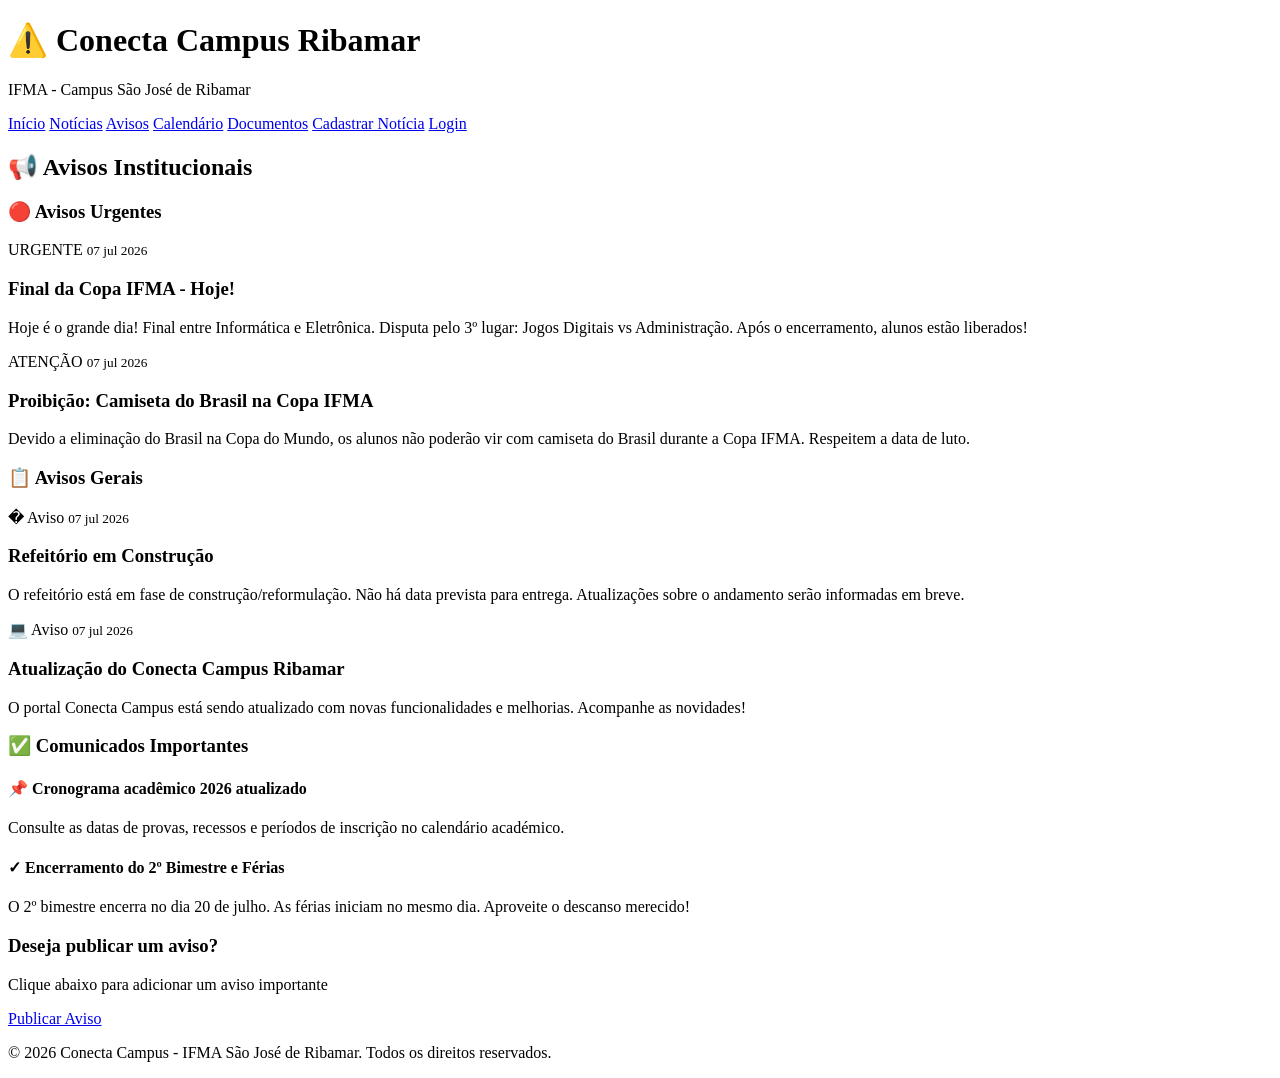
==== avisos.html @ 5cb6ab89 "Add files via upload" ====
<!DOCTYPE html>
<html lang="pt-br">
<head>
  <meta charset="UTF-8">
  <meta name="viewport" content="width=device-width, initial-scale=1.0">
  <meta name="description" content="Avisos institucionais do Conecta Campus">
  <title>Avisos - Conecta Campus Ribamar</title>
  <link rel="stylesheet" href="../css/global.css">
</head>
<body>
  <header>
    <div class="container">
      <h1>⚠️ Conecta Campus Ribamar</h1>
      <p>IFMA - Campus São José de Ribamar</p>
      <nav>
        <a href="homepage.html">Início</a>
        <a href="noticias.html">Notícias</a>
        <a href="avisos.html" class="active">Avisos</a>
        <a href="calendario.html">Calendário</a>
        <a href="documentos.html">Documentos</a>
        <a href="cadastro.html">Cadastrar Notícia</a>
        <a href="index.html" class="ml-auto">Login</a>
      </nav>
    </div>
  </header>

  <main>
    <div class="container">
      <section class="mb-5">
        <h2 class="mb-4">📢 Avisos Institucionais</h2>
        
        <!-- Avisos por categoria -->
        <div class="mb-5">
          <h3 class="text-primary mb-3">🔴 Avisos Urgentes</h3>
          <div class="grid grid-2">
            <div class="card border-left-error">
              <div class="card-header">
                <span class="badge badge-error">URGENTE</span>
                <small class="text-muted">07 jul 2026</small>
              </div>
              <h3 class="text-error">Final da Copa IFMA - Hoje!</h3>
              <p>Hoje é o grande dia! Final entre Informática e Eletrônica. Disputa pelo 3º lugar: Jogos Digitais vs Administração. Após o encerramento, alunos estão liberados!</p>
            </div>

            <div class="card border-left-warning">
              <div class="card-header">
                <span class="badge badge-warning">ATENÇÃO</span>
                <small class="text-muted">07 jul 2026</small>
              </div>
              <h3>Proibição: Camiseta do Brasil na Copa IFMA</h3>
              <p>Devido a eliminação do Brasil na Copa do Mundo, os alunos não poderão vir com camiseta do Brasil durante a Copa IFMA. Respeitem a data de luto.</p>
            </div>
          </div>
        </div>

        <!-- Avisos gerais -->
        <div class="mb-5">
          <h3 class="text-primary mb-3">📋 Avisos Gerais</h3>
          <div class="grid grid-2">
            <div class="card highlight">
              <div class="card-header">
                <span class="badge">�️ Aviso</span>
                <small class="text-muted">07 jul 2026</small>
              </div>
              <h3>Refeitório em Construção</h3>
              <p>O refeitório está em fase de construção/reformulação. Não há data prevista para entrega. Atualizações sobre o andamento serão informadas em breve.</p>
            </div>

            <div class="card highlight">
              <div class="card-header">
                <span class="badge">💻 Aviso</span>
                <small class="text-muted">07 jul 2026</small>
              </div>
              <h3>Atualização do Conecta Campus Ribamar</h3>
              <p>O portal Conecta Campus está sendo atualizado com novas funcionalidades e melhorias. Acompanhe as novidades!</p>
            </div>

          </div>
        </div>

        <!-- Avisos importantes -->
        <div class="mb-5">
          <h3 class="text-primary mb-3">✅ Comunicados Importantes</h3>
          <div class="card bg-soft-alt">
            <div class="grid gap-3">
              <div class="section-divider-bottom">
                <h4 class="text-primary mb-1">📌 Cronograma acadêmico 2026 atualizado</h4>
                <p class="text-muted">Consulte as datas de provas, recessos e períodos de inscrição no calendário académico.</p>
              </div>

              <div>
                <h4 class="text-success mb-1">✓ Encerramento do 2º Bimestre e Férias</h4>
                <p class="text-muted">O 2º bimestre encerra no dia 20 de julho. As férias iniciam no mesmo dia. Aproveite o descanso merecido!</p>
              </div>
            </div>
          </div>
        </div>
      </section>

      <!-- CTA -->
      <div class="card text-center bg-soft p-5">
        <h3>Deseja publicar um aviso?</h3>
        <p class="text-muted mb-3">Clique abaixo para adicionar um aviso importante</p>
        <a href="cadastro.html" class="btn btn-secondary">Publicar Aviso</a>
      </div>
    </div>
  </main>

  <footer>
    <div class="container">
      <p class="text-center text-muted">© 2026 Conecta Campus - IFMA São José de Ribamar. Todos os direitos reservados.</p>
    </div>
  </footer>

  <script src="../js/main.js"></script>
</body>
</html>
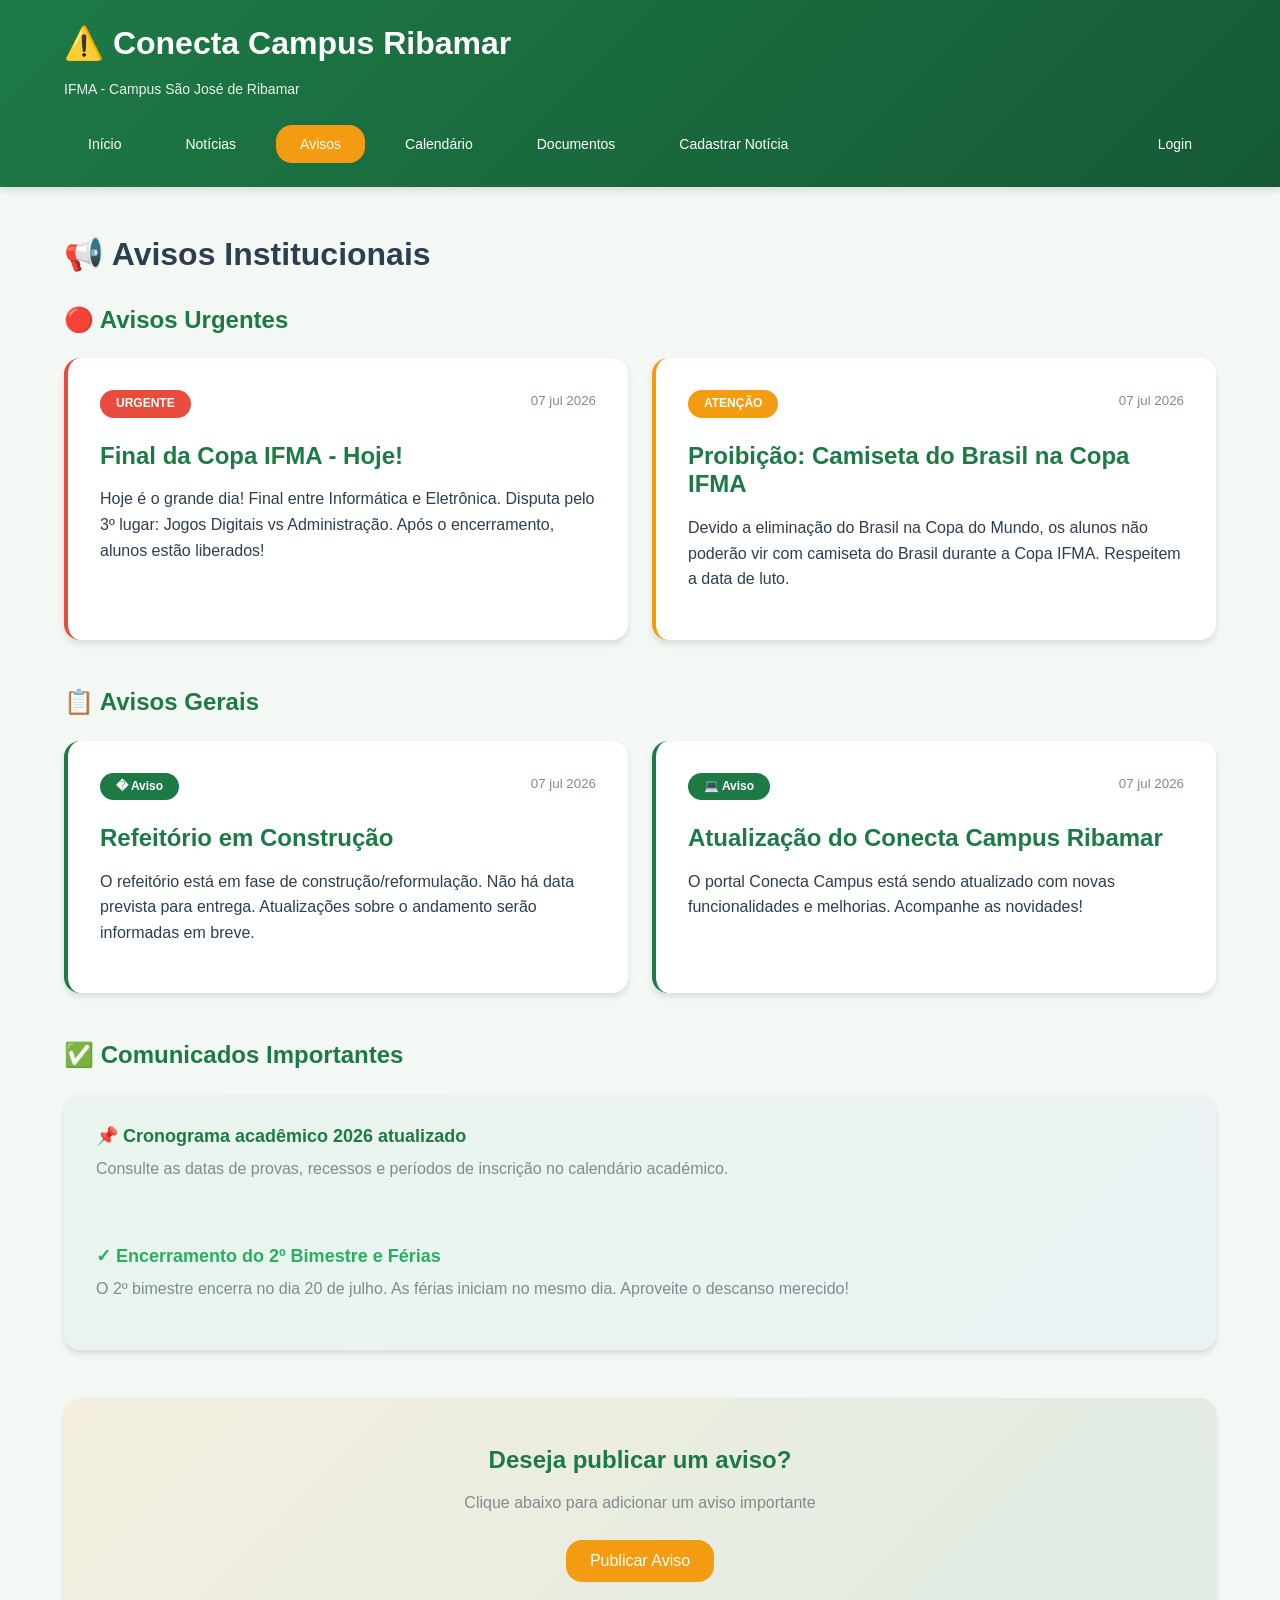
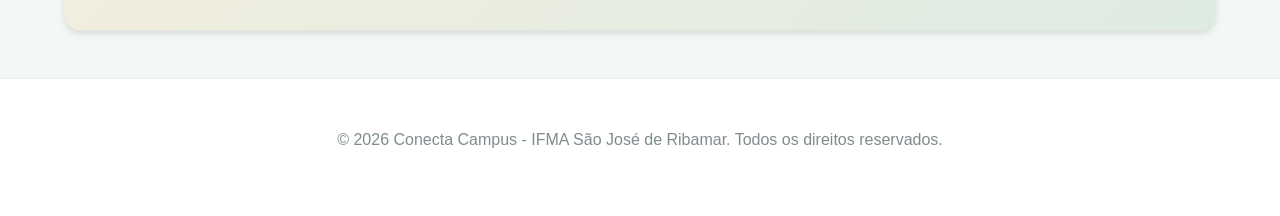
==== commit c28045b0: "Refactor avisos.html structure and stylesheet path Updated HTML structure and fixed stylesheet link." ====
--- a/avisos.html
+++ b/avisos.html
@@ -5,7 +5,7 @@
   <meta name="viewport" content="width=device-width, initial-scale=1.0">
   <meta name="description" content="Avisos institucionais do Conecta Campus">
   <title>Avisos - Conecta Campus Ribamar</title>
-  <link rel="stylesheet" href="../css/global.css">
+  <link rel="stylesheet" href="global.css">
 </head>
 <body>
   <header>
@@ -114,4 +114,4 @@
 
   <script src="../js/main.js"></script>
 </body>
-</html>+</html>
--- a/global.css
+++ b/global.css
@@ -0,0 +1,451 @@
+/* ========================================
+   CONECTA CAMPUS - DESIGN GLOBAL
+   ======================================== */
+
+:root {
+  --color-primary: #1d7a45;
+  --color-primary-light: #2d9955;
+  --color-primary-dark: #155a35;
+  --color-secondary: #f39c12;
+  --color-secondary-dark: #d68910;
+  --color-bg: #f4f8f5;
+  --color-bg-alt: #ffffff;
+  --color-text: #2c3e50;
+  --color-text-light: #7f8c8d;
+  --color-border: #ecf0f1;
+  --color-success: #27ae60;
+  --color-warning: #f39c12;
+  --color-error: #e74c3c;
+  --color-info: #3498db;
+
+  --font-family: 'Segoe UI', Tahoma, Geneva, Verdana, sans-serif;
+  --font-mono: 'Courier New', monospace;
+
+  --font-size-xs: 0.75rem;
+  --font-size-sm: 0.875rem;
+  --font-size-base: 1rem;
+  --font-size-lg: 1.125rem;
+  --font-size-xl: 1.5rem;
+  --font-size-2xl: 2rem;
+  --font-size-3xl: 2.5rem;
+
+  --font-weight-medium: 500;
+  --font-weight-semibold: 600;
+  --font-weight-bold: 700;
+
+  --spacing-xs: 0.25rem;
+  --spacing-sm: 0.5rem;
+  --spacing-md: 1rem;
+  --spacing-lg: 1.5rem;
+  --spacing-xl: 2rem;
+  --spacing-2xl: 3rem;
+
+  --shadow-md: 0 4px 6px rgba(0, 0, 0, 0.1);
+  --shadow-lg: 0 10px 25px rgba(0, 0, 0, 0.1);
+  --shadow-xl: 0 20px 40px rgba(0, 0, 0, 0.12);
+  --shadow-hover: 0 15px 35px rgba(29, 122, 69, 0.15);
+
+  --radius-md: 0.5rem;
+  --radius-lg: 0.75rem;
+  --radius-xl: 1rem;
+  --radius-2xl: 1.5rem;
+  --radius-full: 9999px;
+
+  --transition-base: 250ms ease-in-out;
+  --z-sticky: 1020;
+}
+
+*, *::before, *::after {
+  box-sizing: border-box;
+  margin: 0;
+  padding: 0;
+}
+
+html {
+  font-size: 16px;
+  scroll-behavior: smooth;
+}
+
+body {
+  font-family: var(--font-family);
+  font-size: var(--font-size-base);
+  line-height: 1.6;
+  color: var(--color-text);
+  background-color: var(--color-bg);
+  min-height: 100vh;
+  display: flex;
+  flex-direction: column;
+}
+
+h1, h2, h3, h4, h5, h6 {
+  margin-bottom: var(--spacing-md);
+  font-weight: var(--font-weight-bold);
+  line-height: 1.2;
+  color: var(--color-text);
+}
+
+h1 { font-size: var(--font-size-3xl); }
+h2 { font-size: var(--font-size-2xl); }
+h3 { font-size: var(--font-size-xl); }
+h4 { font-size: var(--font-size-lg); }
+p { margin-bottom: var(--spacing-md); }
+a {
+  color: var(--color-primary);
+  text-decoration: none;
+  transition: color var(--transition-base);
+}
+a:hover { color: var(--color-primary-light); text-decoration: underline; }
+
+.container {
+  width: 100%;
+  max-width: 1200px;
+  margin: 0 auto;
+  padding: 0 var(--spacing-lg);
+}
+
+main {
+  flex: 1;
+  padding: var(--spacing-2xl) 0;
+}
+
+header {
+  background: linear-gradient(135deg, var(--color-primary) 0%, var(--color-primary-dark) 100%);
+  color: white;
+  padding: var(--spacing-lg) 0;
+  box-shadow: var(--shadow-md);
+  position: sticky;
+  top: 0;
+  z-index: var(--z-sticky);
+}
+
+header h1 {
+  color: white;
+  margin-bottom: var(--spacing-md);
+  font-size: var(--font-size-2xl);
+}
+
+header p {
+  margin-bottom: 0;
+  opacity: 0.9;
+  font-size: var(--font-size-sm);
+}
+
+nav {
+  display: flex;
+  flex-wrap: wrap;
+  gap: var(--spacing-md);
+  margin-top: var(--spacing-lg);
+}
+
+nav a {
+  display: inline-block;
+  padding: var(--spacing-sm) var(--spacing-lg);
+  border-radius: var(--radius-xl);
+  color: white;
+  font-size: var(--font-size-sm);
+  font-weight: var(--font-weight-medium);
+  transition: background-color var(--transition-base), transform var(--transition-base);
+}
+
+nav a:hover {
+  background-color: rgba(255, 255, 255, 0.2);
+  transform: translateY(-2px);
+  text-decoration: none;
+}
+
+nav a.active {
+  background-color: var(--color-secondary);
+  color: white;
+}
+
+footer {
+  padding: var(--spacing-2xl);
+  text-align: center;
+  color: var(--color-text-light);
+  background-color: var(--color-bg-alt);
+  border-top: 1px solid var(--color-border);
+  margin-top: auto;
+}
+
+.card {
+  background: var(--color-bg-alt);
+  border-radius: var(--radius-xl);
+  padding: var(--spacing-xl);
+  box-shadow: var(--shadow-md);
+  transition: transform var(--transition-base), box-shadow var(--transition-base);
+}
+
+.card:hover {
+  box-shadow: var(--shadow-lg);
+  transform: translateY(-2px);
+}
+
+.card-header {
+  display: flex;
+  justify-content: space-between;
+  align-items: flex-start;
+  margin-bottom: var(--spacing-lg);
+}
+
+.section-divider-bottom {
+  border-bottom: 1px solid var(--color-border);
+  padding-bottom: var(--spacing-lg);
+}
+
+.card h2,
+.card h3 {
+  color: var(--color-primary);
+}
+
+.card.highlight {
+  border-left: 4px solid var(--color-primary);
+}
+
+.grid {
+  display: grid;
+  gap: var(--spacing-lg);
+}
+
+.grid-2 { grid-template-columns: repeat(auto-fit, minmax(280px, 1fr)); }
+.grid-3 { grid-template-columns: repeat(auto-fit, minmax(250px, 1fr)); }
+.grid-4 { grid-template-columns: repeat(auto-fit, minmax(200px, 1fr)); }
+.grid-legend { grid-template-columns: repeat(auto-fit, minmax(200px, 1fr)); }
+
+.btn,
+button {
+  display: inline-flex;
+  align-items: center;
+  justify-content: center;
+  gap: var(--spacing-sm);
+  padding: var(--spacing-sm) var(--spacing-lg);
+  border: none;
+  border-radius: var(--radius-xl);
+  background-color: var(--color-primary);
+  color: white;
+  font-family: inherit;
+  font-size: var(--font-size-base);
+  font-weight: var(--font-weight-medium);
+  cursor: pointer;
+  text-decoration: none;
+  transition: all var(--transition-base);
+}
+
+.btn:hover,
+button:hover {
+  background-color: var(--color-primary-light);
+  transform: translateY(-2px);
+  box-shadow: var(--shadow-lg);
+}
+
+.btn:active,
+button:active { transform: translateY(0); }
+
+.btn-secondary { background-color: var(--color-secondary); }
+.btn-secondary:hover { background-color: var(--color-secondary-dark); }
+.btn-outline {
+  background-color: transparent;
+  border: 2px solid var(--color-primary);
+  color: var(--color-primary);
+}
+.btn-outline:hover {
+  background-color: var(--color-primary);
+  color: white;
+}
+.btn-small { padding: var(--spacing-xs) var(--spacing-md); font-size: var(--font-size-sm); }
+.btn-large { padding: var(--spacing-lg) var(--spacing-2xl); font-size: var(--font-size-lg); }
+.btn-block { width: 100%; }
+.btn-light { background-color: var(--color-text-light); color: white; }
+
+form {
+  display: flex;
+  flex-direction: column;
+  gap: var(--spacing-lg);
+}
+
+.form-group {
+  display: flex;
+  flex-direction: column;
+  gap: var(--spacing-sm);
+}
+
+label {
+  font-size: var(--font-size-sm);
+  font-weight: var(--font-weight-medium);
+  color: var(--color-text);
+}
+
+input, select, textarea {
+  width: 100%;
+  padding: var(--spacing-md);
+  border: 2px solid var(--color-border);
+  border-radius: var(--radius-xl);
+  background-color: white;
+  color: var(--color-text);
+  font-family: inherit;
+  font-size: var(--font-size-base);
+  transition: all var(--transition-base);
+}
+
+input:focus, select:focus, textarea:focus {
+  outline: none;
+  border-color: var(--color-primary);
+  box-shadow: 0 0 0 3px rgba(29, 122, 69, 0.1);
+  background-color: var(--color-bg);
+}
+
+input::placeholder, textarea::placeholder { color: var(--color-text-light); }
+textarea { min-height: 150px; resize: vertical; }
+select {
+  appearance: none;
+  cursor: pointer;
+  background-image: url("data:image/svg+xml,%3Csvg xmlns='http://www.w3.org/2000/svg' width='12' height='12' viewBox='0 0 12 12'%3E%3Cpath fill='%231d7a45' d='M6 9L1 4h10z'/%3E%3C/svg%3E");
+  background-repeat: no-repeat;
+  background-position: right var(--spacing-md) center;
+  padding-right: var(--spacing-2xl);
+}
+input[type="checkbox"], input[type="radio"] { width: auto; margin-right: var(--spacing-sm); }
+
+.alert {
+  padding: var(--spacing-lg);
+  border-radius: var(--radius-xl);
+  border-left: 4px solid;
+  margin-bottom: var(--spacing-lg);
+}
+.alert-success { background-color: rgba(39, 174, 96, 0.1); border-color: var(--color-success); color: var(--color-success); }
+.alert-error { background-color: rgba(231, 76, 60, 0.1); border-color: var(--color-error); color: var(--color-error); }
+.alert-warning { background-color: rgba(243, 156, 18, 0.1); border-color: var(--color-warning); color: var(--color-warning); }
+.alert-info { background-color: rgba(52, 152, 219, 0.1); border-color: var(--color-info); color: var(--color-info); }
+
+.badge {
+  display: inline-block;
+  padding: var(--spacing-xs) var(--spacing-md);
+  border-radius: var(--radius-full);
+  background-color: var(--color-primary);
+  color: white;
+  font-size: var(--font-size-xs);
+  font-weight: var(--font-weight-semibold);
+}
+.badge-secondary { background-color: var(--color-secondary); }
+.badge-success { background-color: var(--color-success); }
+.badge-error { background-color: var(--color-error); }
+.badge-warning { background-color: var(--color-warning); }
+.badge-info { background-color: var(--color-info); }
+.badge-primary { background-color: var(--color-primary); }
+
+table {
+  width: 100%;
+  border-collapse: collapse;
+  margin-bottom: var(--spacing-lg);
+  box-shadow: var(--shadow-md);
+}
+th {
+  background-color: var(--color-primary);
+  color: white;
+  padding: var(--spacing-md);
+  text-align: left;
+}
+td {
+  padding: var(--spacing-md);
+  border-bottom: 1px solid var(--color-border);
+}
+tr:hover { background-color: var(--color-bg); }
+
+.flex { display: flex; }
+.flex-column { flex-direction: column; }
+.flex-wrap { flex-wrap: wrap; }
+.justify-between { justify-content: space-between; }
+.justify-center { justify-content: center; }
+.items-center { align-items: center; }
+.items-start { align-items: flex-start; }
+.ml-auto { margin-left: auto; }
+.mx-auto { margin-left: auto; margin-right: auto; }
+.w-full { width: 100%; }
+.min-h-main { min-height: calc(100vh - 200px); }
+.max-w-500 { max-width: 500px; }
+.max-w-800 { max-width: 800px; }
+.flex-1 { flex: 1; }
+.list-none { list-style: none; margin: 0; padding: 0; }
+.list-group { margin-top: var(--spacing-lg); list-style: none; padding: 0; }
+.list-group-item { padding: var(--spacing-md) 0; border-bottom: 1px solid var(--color-border); display: flex; justify-content: space-between; align-items: center; }
+.list-group-item:last-child { border-bottom: none; }
+.icon-large { font-size: 2.5rem; color: var(--color-primary); }
+.icon-xl { font-size: 3rem; color: var(--color-primary); }
+.fw-semibold { font-weight: var(--font-weight-semibold); }
+.text-center { text-align: center; }
+.text-left { text-align: left; }
+.text-right { text-align: right; }
+.text-primary { color: var(--color-primary); }
+.text-secondary { color: var(--color-secondary); }
+.text-muted { color: var(--color-text-light); }
+.text-error { color: var(--color-error); }
+.text-success { color: var(--color-success); }
+.text-white-soft { color: rgba(255, 255, 255, 0.9); }
+.text-sm { font-size: var(--font-size-sm); }
+.divider { border: none; border-top: 1px solid var(--color-border); margin: var(--spacing-lg) 0; }
+.bg-soft { background: linear-gradient(135deg, rgba(243, 156, 18, 0.1), rgba(29, 122, 69, 0.1)); }
+.bg-soft-alt { background: linear-gradient(135deg, rgba(39, 174, 96, 0.05), rgba(52, 152, 219, 0.05)); }
+.bg-primary-gradient { background: linear-gradient(135deg, var(--color-primary) 0%, var(--color-primary-dark) 100%); }
+.bg-secondary { background-color: var(--color-secondary); }
+.bg-info { background-color: var(--color-info); }
+.bg-error { background-color: var(--color-error); }
+.bg-warning { background-color: var(--color-warning); }
+.bg-success { background-color: var(--color-success); }
+.bg-primary { background-color: var(--color-primary); }
+.legend-key { width: 20px; height: 20px; border-radius: var(--radius-md); }
+.border-left-primary { border-left: 4px solid var(--color-primary); }
+.border-left-error { border-left: 4px solid var(--color-error); }
+.border-left-warning { border-left: 4px solid var(--color-warning); }
+.checkbox-default { width: 18px; height: 18px; cursor: pointer; }
+.d-block { display: block; }
+.hidden { display: none !important; }
+.invisible { visibility: hidden; }
+.opacity-50 { opacity: 0.5; }
+.opacity-75 { opacity: 0.75; }
+
+.mt-0 { margin-top: 0; }
+.mt-1 { margin-top: var(--spacing-sm); }
+.mt-2 { margin-top: var(--spacing-md); }
+.mt-3 { margin-top: var(--spacing-lg); }
+.mt-4 { margin-top: var(--spacing-xl); }
+.mt-5 { margin-top: var(--spacing-2xl); }
+.mb-0 { margin-bottom: 0; }
+.mb-1 { margin-bottom: var(--spacing-sm); }
+.mb-2 { margin-bottom: var(--spacing-md); }
+.mb-3 { margin-bottom: var(--spacing-lg); }
+.mb-4 { margin-bottom: var(--spacing-xl); }
+.mb-5 { margin-bottom: var(--spacing-2xl); }
+.ml-1 { margin-left: var(--spacing-sm); }
+.ml-2 { margin-left: var(--spacing-md); }
+.ml-3 { margin-left: var(--spacing-lg); }
+.p-1 { padding: var(--spacing-sm); }
+.p-2 { padding: var(--spacing-md); }
+.p-3 { padding: var(--spacing-lg); }
+.p-4 { padding: var(--spacing-xl); }
+.p-5 { padding: var(--spacing-2xl); }
+.gap-1 { gap: var(--spacing-sm); }
+.gap-2 { gap: var(--spacing-md); }
+.gap-3 { gap: var(--spacing-lg); }
+
+@media (max-width: 768px) {
+  :root {
+    --font-size-3xl: 2rem;
+    --font-size-2xl: 1.5rem;
+    --spacing-2xl: 1.5rem;
+  }
+
+  .container { padding: 0 var(--spacing-md); }
+  header h1 { font-size: var(--font-size-xl); }
+  nav { gap: var(--spacing-sm); }
+  nav a { padding: var(--spacing-xs) var(--spacing-md); font-size: var(--font-size-xs); }
+  .grid-2, .grid-3, .grid-4 { grid-template-columns: 1fr; }
+  main { padding: var(--spacing-lg) 0; }
+  .card { padding: var(--spacing-lg); }
+}
+
+@media (max-width: 480px) {
+  h1 { font-size: var(--font-size-2xl); }
+  h2 { font-size: var(--font-size-xl); }
+  .btn, button { width: 100%; }
+  nav { flex-direction: column; }
+  nav a { width: 100%; text-align: center; }
+}
